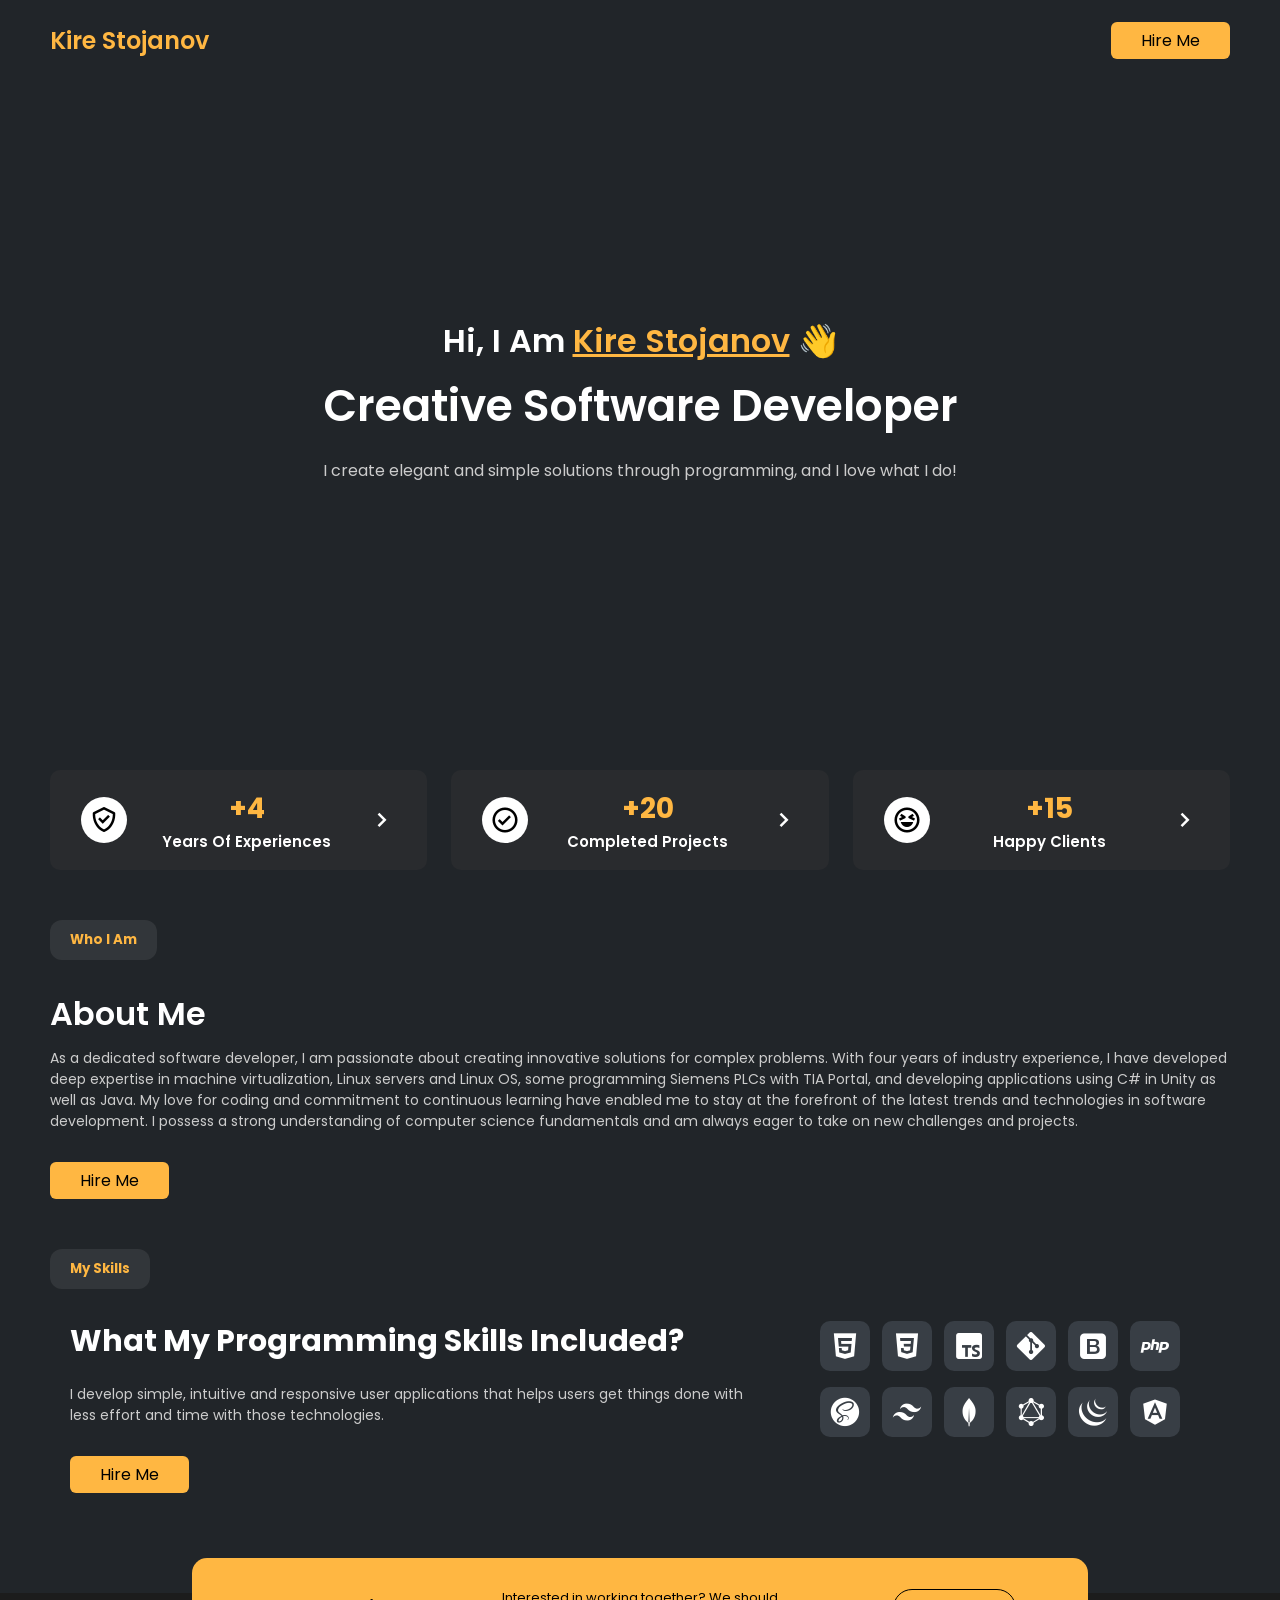
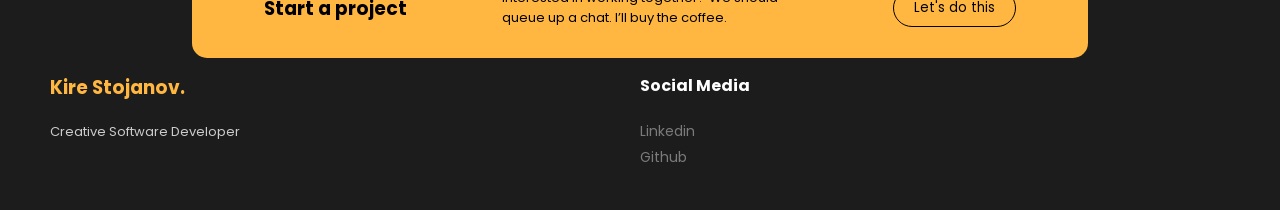
==== index.html @ 8570ea44 "My Porftolio Project" ====
<!DOCTYPE html>
<html lang="en">

<head>
    <meta charset="UTF-8">
    <meta name="viewport" content="width=device-width, initial-scale=1.0">
    <link href='https://unpkg.com/boxicons@2.1.4/css/boxicons.min.css' rel='stylesheet'>
    <link rel="stylesheet" href="style.css">
    <title>Personal Portfolio | Kire Stojanov</title>
</head>

<body>

    <div class="navbar">
        <h2>Kire Stojanov</h2>
        <button class="hire-btn">Hire Me</button>
    </div>

    <div class="main">
        <h4>Hi, I Am <span>Kire Stojanov</span> 👋</h4>
        <p class="title">Creative Software Developer</p>
        <p class="subtitle">I create elegant and simple solutions through programming, and I love what I do!</p>
        <!--<img src="assets/logo.png">-->
    </div>

    <div class="guarantee">
        <div class="item">
            <div class="icon">
                <i class='bx bx-check-shield'></i>
            </div>
            <div class="info">
                <h3>+4</h3>
                <p>Years Of Experiences</p>
            </div>
            <i class='bx bx-chevron-right'></i>
        </div>
        <div class="item">
            <div class="icon">
                <i class='bx bx-check-circle'></i>
            </div>
            <div class="info">
                <h3>+20</h3>
                <p>Completed Projects</p>
            </div>
            <i class='bx bx-chevron-right'></i>
        </div>
        <div class="item">
            <div class="icon">
                <i class='bx bx-laugh'></i>
            </div>
            <div class="info">
                <h3>+15</h3>
                <p>Happy Clients</p>
            </div>
            <i class='bx bx-chevron-right'></i>
        </div>
    </div>

    <h5 class="seprator">Who I Am</h5>

    <div class="about">
      <!--  <img src="assets/image.png">-->
        <div class="info">
            <h3>About Me</h3>
            <p>As a dedicated software developer, I am passionate about creating innovative solutions for complex problems. With four years of industry experience, I have developed deep expertise in machine virtualization, Linux servers and Linux OS, some programming Siemens PLCs with TIA Portal, and developing applications using C# in Unity as well as Java.

                My love for coding and commitment to continuous learning have enabled me to stay at the forefront of the latest trends and technologies in software development. I possess a strong understanding of computer science fundamentals and am always eager to take on new challenges and projects.
            </p>
            <button class="hire-btn">Hire Me</button>
        </div>
    </div>

    <h5 class="seprator">My Skills</h5>

    <div class="skills">
        <div class="left">
            <div class="info">
                <h3>What My Programming Skills Included?</h3>
                <p>
                    I develop simple, intuitive and responsive user applications that helps users get things done with less
                    effort and time with those technologies.
                </p>
            </div>
            <button class="hire-btn">Hire Me</button>
        </div>

        <div class="right">
            <div class="item">
                <i class='bx bxl-html5'></i>
            </div>
            <div class="item">
                <i class='bx bxl-css3'></i>
            </div>
            <div class="item">
                <i class='bx bxl-typescript'></i>
            </div>
            <div class="item">
                <i class='bx bxl-git'></i>
            </div>
            <div class="item">
                <i class='bx bxl-bootstrap'></i>
            </div>
            <div class="item">
                <i class='bx bxl-php'></i>
            </div>
            <div class="item">
                <i class='bx bxl-sass'></i>
            </div>
            <div class="item">
                <i class='bx bxl-tailwind-css'></i>
            </div>
            <div class="item">
                <i class='bx bxl-mongodb'></i>
            </div>
            <div class="item">
                <i class='bx bxl-graphql'></i>
            </div>
            <div class="item">
                <i class='bx bxl-jquery'></i>
            </div>
            <div class="item">
                <i class='bx bxl-angular'></i>
            </div>
        </div>

    </div>

    <footer>
        <div class="start">
            <h3>Start a project</h3>
            <p>Interested in working together? We should queue up a chat. I’ll buy the coffee.</p>
            <button>Let's do this</button>
        </div>

        <div class="cols">
            <div class="about-col">
                <h3>Kire Stojanov.</h3>
                <p>Creative Software Developer</p>
            </div>

          <!-- <div class="links-col">
                <h4>Useful Links</h4>
                <a href="#">Home</a>
                <a href="#">About</a>
                <a href="#">Skills</a>
                <a href="#">Portfolio</a>
                <a href="#">Contact</a>
            </div>--> 

            <div class="links-col">
                <h4>Social Media</h4>
                <!--<a href="#">Instagram</a>-->
                <a href="https://www.linkedin.com/in/kire-stojanov-4b8660220/">Linkedin</a>
                <!--<a href="#">Dribble</a>
                <a href="#">Youtube</a>-->
                <a href="https://github.com/noWie2k">Github</a>
            </div>

            <!--<div class="news-col">
                <h4>NewsLetter</h4>
                <p>Enter your email and get notified about news, of.</p>

                <form>
                    <input type="email" placeholder="Your email address">
                    <button><i class='bx bxl-telegram'></i></button>
                </form>

            </div>-->

        </div>

    </footer>

</body>

</html>
---- style.css ----
@import url('https://fonts.googleapis.com/css2?family=Poppins:wght@300;400;500;600;700&display=swap');

*{
    margin: 0;
    padding: 0;
    box-sizing: border-box;
    font-family: 'Poppins', sans-serif;
}

body{
    height: 100vh;
    background: #212529;
}

.navbar{
    display: flex;
    align-items: center;
    justify-content: space-between;
    height: 80px;
    padding: 0 50px;
}

.navbar h2{
    color: #ffb742;
    font-weight: 600;
}

.navbar ul{
    display: flex;
}

.navbar ul li{
    list-style: none;
}

.navbar ul li a{
    text-decoration: none;
    color: #fff;
    font-size: 16px;
    margin-right: 25px;
    transition: color 0.3s ease;
}

.navbar ul li:hover a{
    color: #ffb742;
}

.navbar ul li:last-child a{
    margin: 0;
}

.hire-btn{
    background: #ffb742;
    padding: 6px 30px;
    border: none;
    font-size: 16px;
    cursor: pointer;
    border-radius: 6px;
    transition: background-color 0.3s ease;
}

.hire-btn:hover{
    background: #fb8c00;
}

.main{
    height: 640px;
    display: flex;
    flex-direction: column;
    align-items: center;
    justify-content: center;
}

.main h4{
    font-size: 32px;
    color: #fff;
    font-weight: 600;
}

.main h4 span{
    color: #ffb742;
    text-decoration: underline;
}

.main p.title{
    font-size: 44px;
    font-weight: 600;
    color: #fff;
    margin-top: 8px;
}

.main p.subtitle{
    font-size: 16px;
    color: #ccc;
    margin-top: 20px;
}

.main img{
    width: 200px;
    height: 200px;
    margin-top: 100px;
}

.guarantee{
    margin-top: 50px;
    padding: 0 50px;
    display: flex;
    flex-wrap: nowrap;
    gap: 24px;
}

.guarantee .item{
    background: #292b2e;
    display: flex;
    justify-content: space-between;
    align-items: center;
    height: 100px;
    width: 100%;
    border-radius: 10px;
    padding: 0 30px;
    border: 1px solid transparent;
    cursor: pointer;
    transition: all 0.3s ease;
}

.guarantee .item:hover{
    border-color: #ffb742;
}

.guarantee .item .icon{
    width: 46px;
    height: 46px;
    background: #fff;
    border-radius: 50%;
    display: flex;
    align-items: center;
    justify-content: center;
    transition: background-color 0.3s ease;
}

.guarantee .item:hover .icon{
    background-color: #ffb742;
}

.guarantee .item .icon i{
    font-size: 30px;
}

.guarantee .item .info{
    display: flex;
    flex-direction: column;
    align-items: center;
}

.guarantee .item .info h3{
    color: #ffb742;
    font-size: 28px;
}

.guarantee .item .info p{
    color: #fff;
    font-size: 15px;
    font-weight: 600;
}

.guarantee .item > i{
    color: #fff;
    font-size: 30px;
    transition: color 0.3s ease;
}

.guarantee .item:hover > i{
    color: #ffb742;
}

.seprator{
    margin: 50px 50px 30px;
    padding: 10px 20px;
    background: rgba(255, 255, 255, 0.08);
    display: inline-block;
    color: #ffb742;
    border-radius: 12px;
}

.about{
    display: flex;
    justify-content: space-between;
    align-items: center;
    gap: 80px;
    padding: 0 50px;
}

.about img{
    width: 280px;
}

.about .info h3{
    color: #fff;
    font-size: 32px;
    font-weight: 600;
    margin-bottom: 10px;
}

.about .info p{
    color: #ccc;
    font-size: 14px;
}

.about .info button{
    margin-top: 30px;
}

.skills{
    display: flex;
    justify-content: space-around;
    padding: 0 50px;
}

.skills .left{
    width: 680px;
}

.skills .left .info h3{
    color: #fff;
    font-size: 30px;
    margin-bottom: 20px;
}

.skills .left .info p{
    color: #ccc;
    font-size: 14px;
}

.skills .left button{
    margin-top: 30px;
}

.skills .right{
    width: 420px;
    height: 120px;
    display: flex;
    align-items: center;
    justify-content: center;
    flex-wrap: wrap;
    gap: 12px;
}

.skills .right .item{
    display: flex;
    align-items: center;
    justify-content: center;
    background: #383e45;
    width: 50px;
    height: 50px;
    border-radius: 10px;
}

.skills .right .item i{
    font-size: 34px;
    color: #fff;
}

footer{
    position: relative;
    background: #1c1c1c;
    padding: 80px 50px 40px;
    margin-top: 100px;
}

footer .start{
    display: flex;
    align-items: center;
    justify-content: space-around;
    position: absolute;
    background-color: #ffb742;
    padding: 30px 25px;
    border-radius: 15px;
    width: 70%;
    top: -16%;
    left: 15%;
}

footer .start p{
    font-size: 13px;
    width: 35%;
}

footer .start button{
    background: transparent;
    border: 1px solid #000;
    cursor: pointer;
    padding: 8px 20px;
    border-radius: 100px;
    transition: all 0.3s ease;
}

footer .start button:hover{
    background-color: #fff;
    border-color: #fff;
}

footer .cols{
    display: flex;
    align-items: start;
}

footer .cols .about-col{
    flex: 3;
}

footer .cols .about-col h3{
    color: #ffb742;
    margin-bottom: 20px;
}

footer .cols .about-col p{
    color: #ccc;
    font-size: 13px;
}

footer .cols .links-col{
    flex: 3;
}

footer .cols .links-col h4, footer .cols .news-col h4{
    color: #fff;
    margin-bottom: 20px;
}

footer .cols .links-col a{
    display: block;
    text-decoration: none;
    color: #7b7b7b;
    font-size: 14px;
    line-height: 26px;
    transition: color 0.3s ease;
}

footer .cols .links-col a:hover{
    color: #ffb742;
}

footer .cols .news-col{
    flex: 3;
}

footer .cols .news-col p{
    color: #7b7b7b;
    font-size: 15px;
}

footer .cols .news-col form{
    width: 100%;
    margin-top: 20px;
    position: relative;
}

footer .cols .news-col form input{
    width: 100%;
    background: #212529;
    border: none;
    padding: 13px;
    border-radius: 100px;
    font-weight: 400;
    font-size: 13px;
}

footer .cols .news-col form button{
    display: flex;
    align-items: center;
    justify-content: center;
    width: 45px;
    height: 45px;
    background: #ffb742;
    border: none;
    border-radius: 50%;
    position: absolute;
    top: 0;
    right: 0;
    cursor: pointer;
    transition: background-color 0.3s ease;
}

footer .cols .news-col form button:hover{
    background-color: #fb8c00;
}

footer .cols .news-col form button i{
    font-size: 26px;
}

@media screen and (max-width: 1100px) {
    .guarantee{
        flex-wrap: wrap;
        gap: 10px;
    }

    .guarantee .item{
        flex-basis: 49%;
    }

    .skills{
        justify-content: space-between;
        gap: 20px;
    }

    .skills .left{
        width: 500px;
    }

    .skills .left .info h3{
        font-size: 22px;
    }

    .skills .left .info p{
        font-size: 12px;
    }

    footer{
        margin-top: 150px;
    }

    footer .start{
        width: 90%;
        left: 5%;
        top: -20%;
    }

    footer .cols{
        flex-wrap: wrap;
    }

    footer .cols .about-col{
        flex-basis: 50%;
    }

    footer .cols .links-col{
        flex-basis: 50%;
    }

    footer .cols .news-col{
        flex-basis: 50%;
    }

}

@media screen and (max-width: 780px) {
    
    .navbar button{
        display: none;
    }

    .main h4{
        font-size: 24px;
    }

    .main p.title{
        font-size: 36px;
    }

    .main p.subtitle{
        font-size: 14px;
    }

    .guarantee .item{
        flex-basis: 100%;
    }

    .about{
        flex-wrap: wrap;
        justify-content: center;
    }

}

@media screen and (max-width: 650px) {
    
    .navbar{
        justify-content: center;
    }

    .navbar h2{
        display: none;
    }

    .navbar ul li a{
        font-size: 14px;
    }

    .main{
        margin-top: 50px;
        height: 320px;
        justify-content: start;
    }

    .main h4{
        font-size: 20px;
    }

    .main p.title{
        font-size: 28px;
    }

    .main p.subtitle{
        font-size: 12px;
    }

    .main img{
        margin-top: 40px;
        width: 150px;
        height: 150px;
    }

    .skills{
        flex-wrap: wrap;
        justify-content: center;
    }

    .skills .right{
        justify-content: space-between;
    }

    .skills .left .info h3{
        font-size: 20px;
    }

    footer .start{
        top: -8%;
    }

    footer .start p{
        display: none;
    }

    footer .cols .about-col{
        flex-basis: 100%;
        margin-bottom: 40px;
    }

    footer .cols .links-col{
        flex-basis: 100%;
        margin-bottom: 20px;
    }

    footer .cols .news-col{
        flex-basis: 100%;
    }

}

@media screen and (max-width: 480px) {
    
    .main p.title{
        font-size: 18px;
    }

    .main p.subtitle{
        font-size: 10px;
    }

    .guarantee .item .info h3{
        font-size: 20px;
    }

    .guarantee .item .info p{
        font-size: 12px;
    }

}
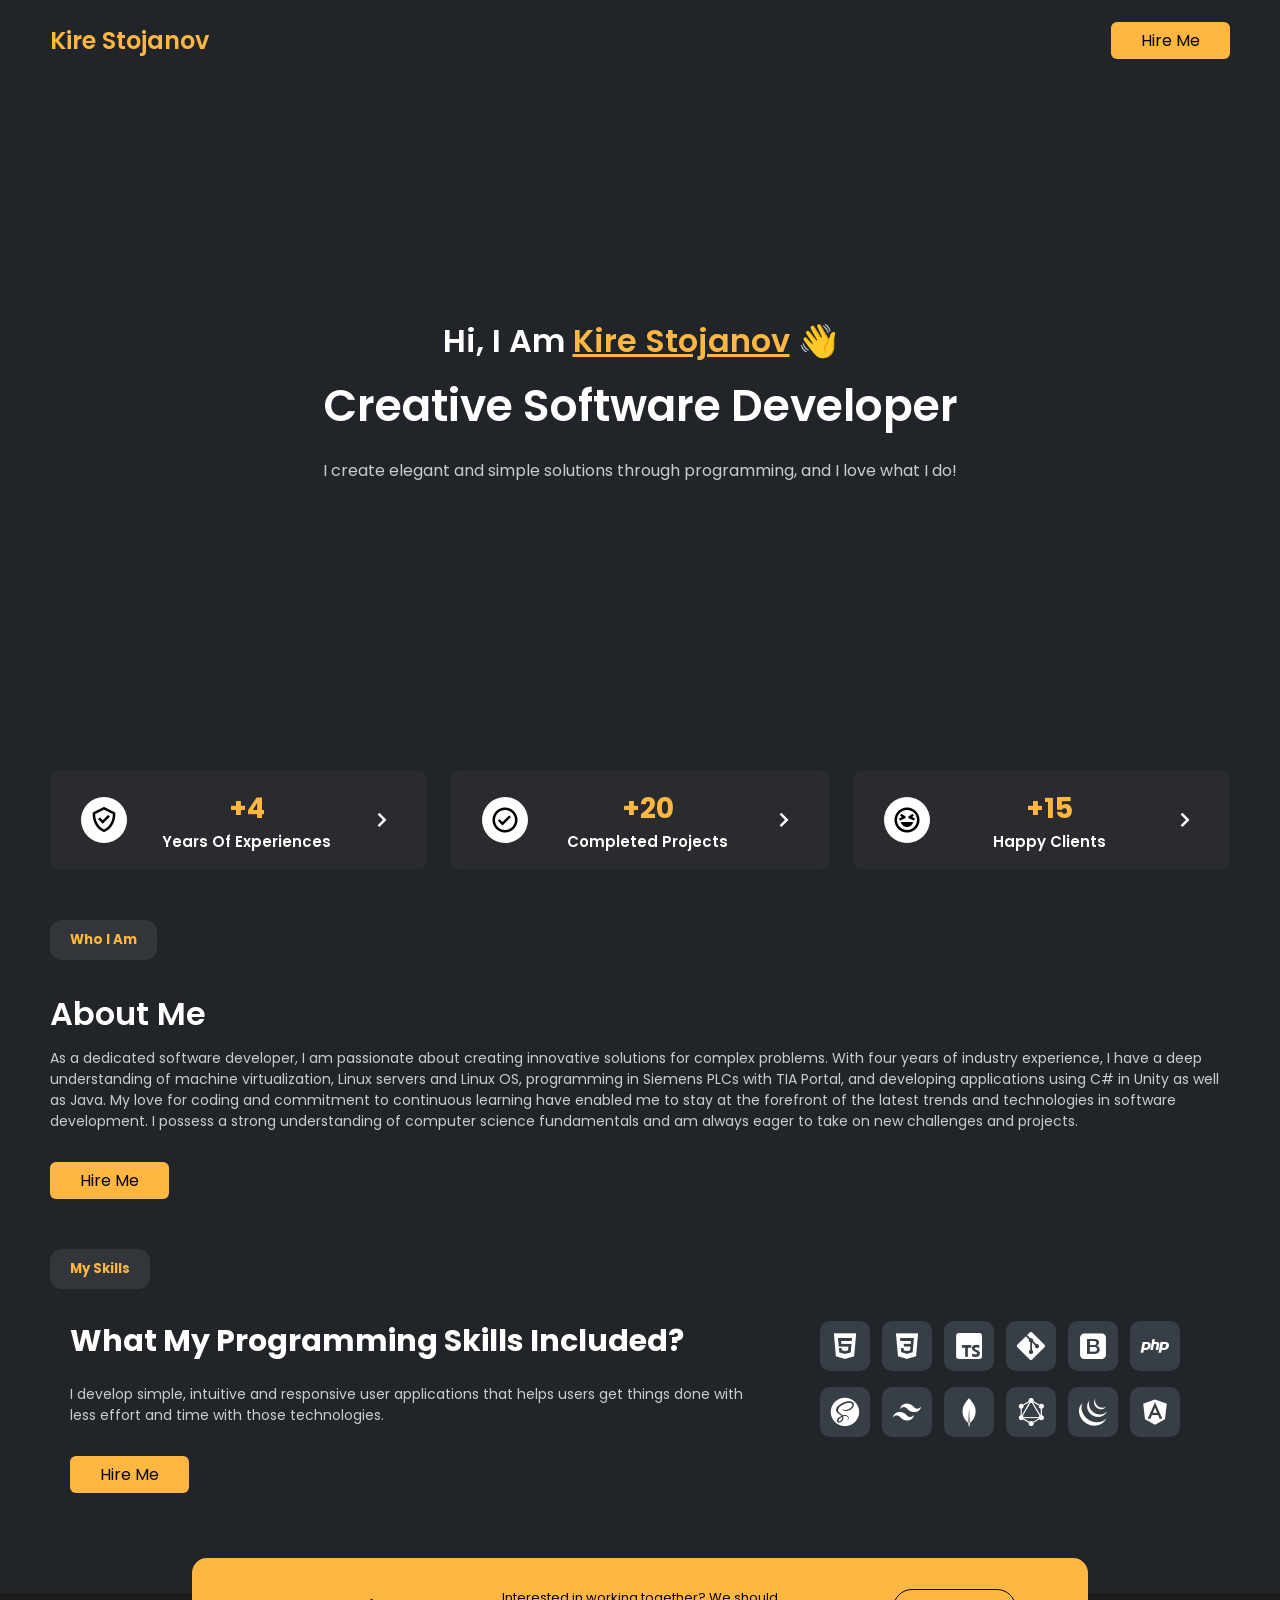
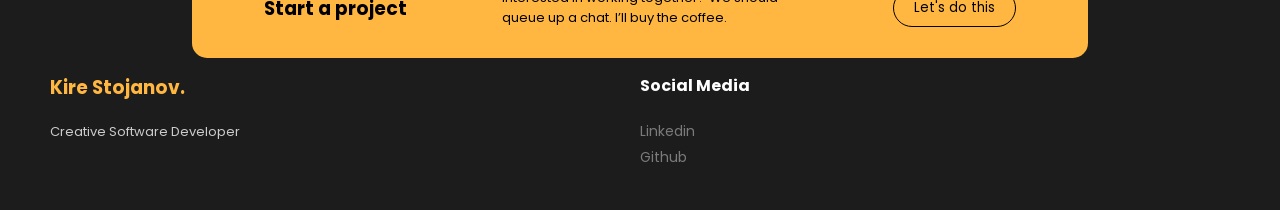
==== commit f1385075: "Update index.html" ====
--- a/index.html
+++ b/index.html
@@ -6,7 +6,7 @@
     <meta name="viewport" content="width=device-width, initial-scale=1.0">
     <link href='https://unpkg.com/boxicons@2.1.4/css/boxicons.min.css' rel='stylesheet'>
     <link rel="stylesheet" href="style.css">
-    <title>Personal Portfolio | Kire Stojanov</title>
+    <title>Kire Stojanov Software Developer</title>
 </head>
 
 <body>
@@ -62,10 +62,7 @@
       <!--  <img src="assets/image.png">-->
         <div class="info">
             <h3>About Me</h3>
-            <p>As a dedicated software developer, I am passionate about creating innovative solutions for complex problems. With four years of industry experience, I have developed deep expertise in machine virtualization, Linux servers and Linux OS, some programming Siemens PLCs with TIA Portal, and developing applications using C# in Unity as well as Java.
-
-                My love for coding and commitment to continuous learning have enabled me to stay at the forefront of the latest trends and technologies in software development. I possess a strong understanding of computer science fundamentals and am always eager to take on new challenges and projects.
-            </p>
+            <p>As a dedicated software developer, I am passionate about creating innovative solutions for complex problems. With four years of industry experience, I have a deep understanding of machine virtualization, Linux servers and Linux OS, programming in Siemens PLCs with TIA Portal, and developing applications using C# in Unity as well as Java. My love for coding and commitment to continuous learning have enabled me to stay at the forefront of the latest trends and technologies in software development. I possess a strong understanding of computer science fundamentals and am always eager to take on new challenges and projects.</p>
             <button class="hire-btn">Hire Me</button>
         </div>
     </div>
@@ -173,4 +170,4 @@
 
 </body>
 
-</html>+</html>
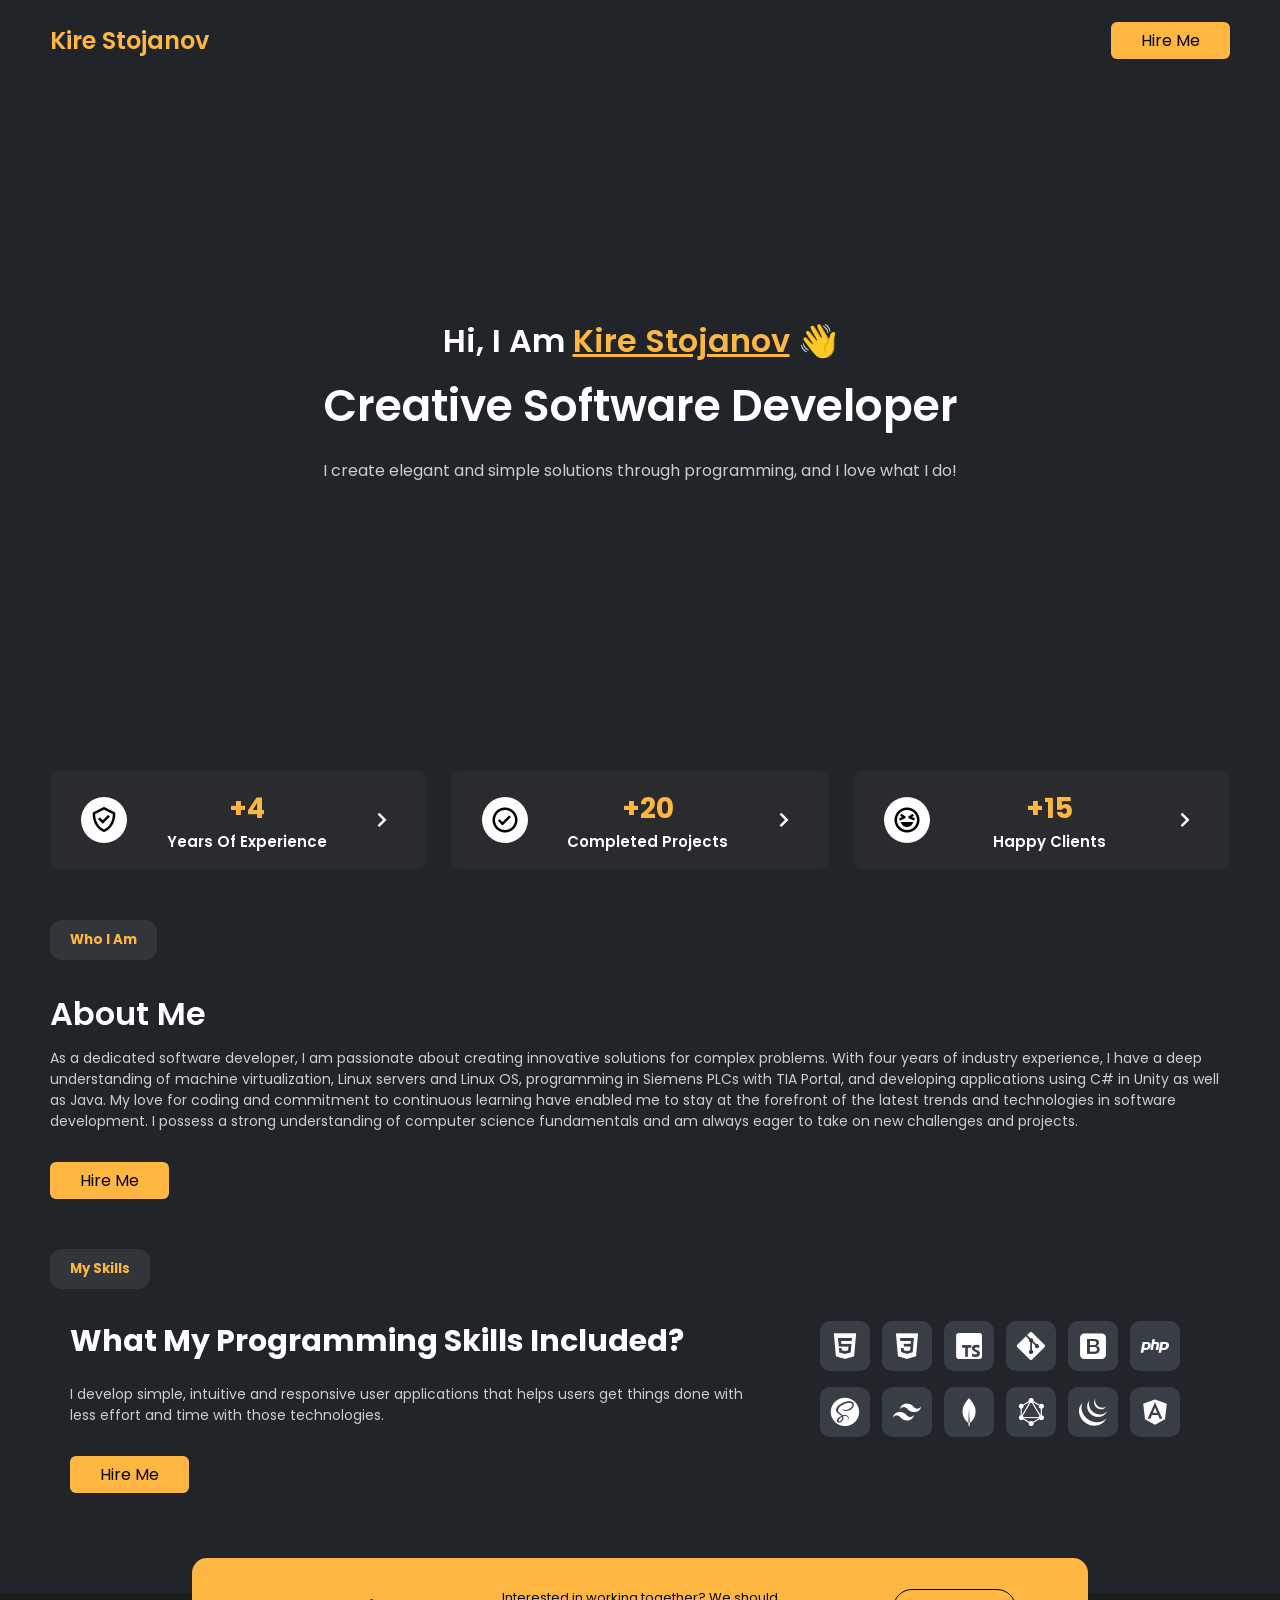
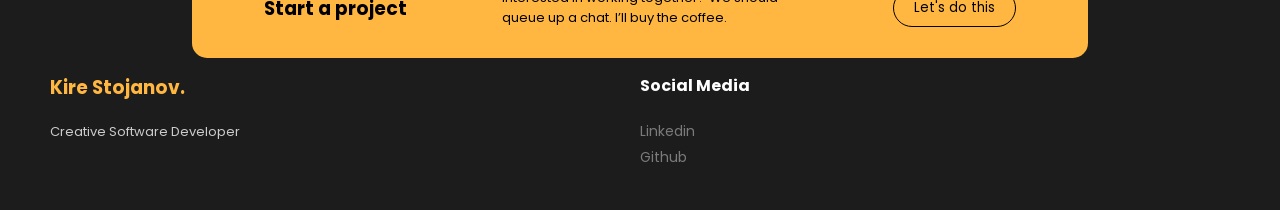
==== commit 554d45f3: "Update index.html" ====
--- a/index.html
+++ b/index.html
@@ -30,7 +30,7 @@
             </div>
             <div class="info">
                 <h3>+4</h3>
-                <p>Years Of Experiences</p>
+                <p>Years Of Experience</p>
             </div>
             <i class='bx bx-chevron-right'></i>
         </div>
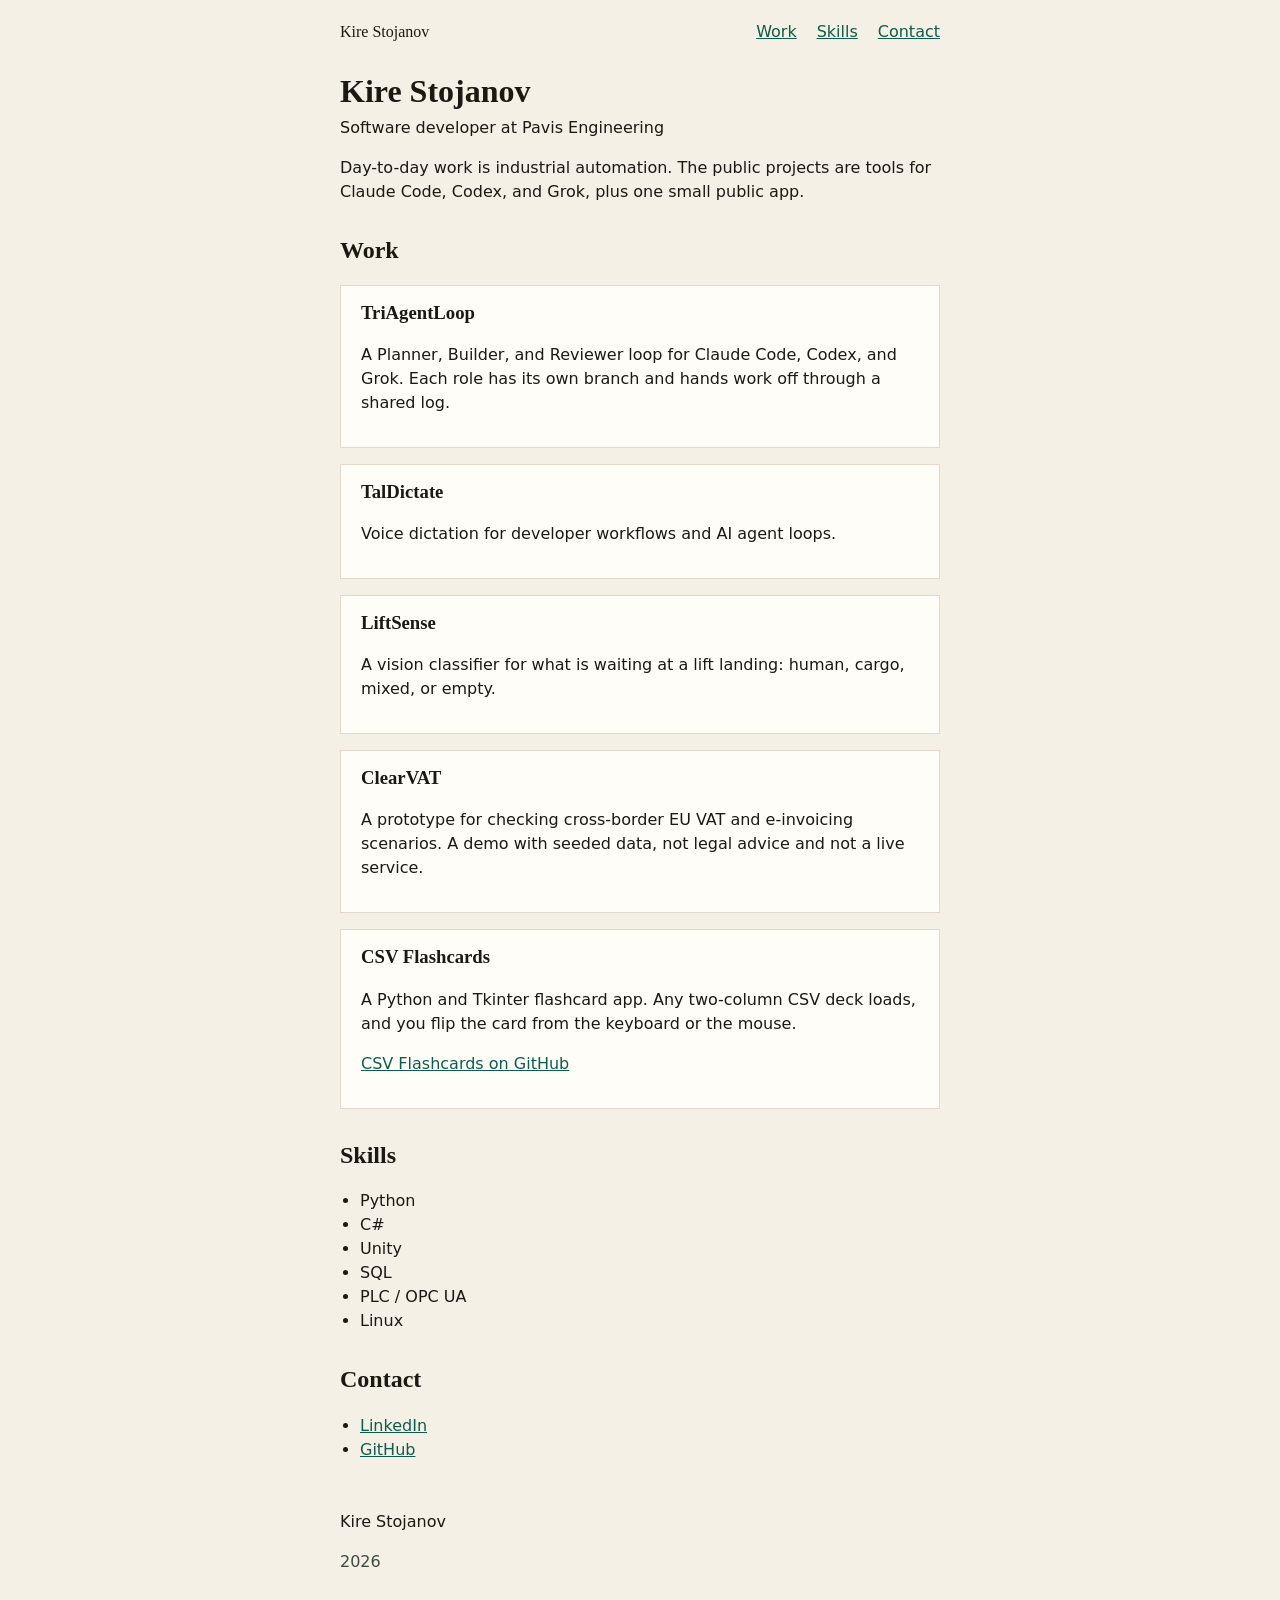
==== commit b56cb2d2: "feat: add a static one-page portfolio Replace the site with a buildless HTML and CSS page in the pap" ====
--- a/index.html
+++ b/index.html
@@ -1,173 +1,75 @@
 <!DOCTYPE html>
 <html lang="en">
-
 <head>
     <meta charset="UTF-8">
     <meta name="viewport" content="width=device-width, initial-scale=1.0">
-    <link href='https://unpkg.com/boxicons@2.1.4/css/boxicons.min.css' rel='stylesheet'>
+    <meta name="description" content="Software developer at Pavis Engineering, working in industrial automation and on tools for AI coding agents.">
+    <title>Kire Stojanov — Software Developer</title>
     <link rel="stylesheet" href="style.css">
-    <title>Kire Stojanov Software Developer</title>
 </head>
+<body>
+    <a class="skip" href="#work">Skip to work</a>
+    <header class="column">
+        <p class="site-name">Kire Stojanov</p>
+        <nav>
+            <a href="#work">Work</a>
+            <a href="#skills">Skills</a>
+            <a href="#contact">Contact</a>
+        </nav>
+    </header>
+    <main class="column">
+        <h1>Kire Stojanov</h1>
+        <p class="role">Software developer at Pavis Engineering</p>
+        <p>Day-to-day work is industrial automation. The public projects are tools for Claude Code, Codex, and Grok, plus one small public app.</p>
 
-<body>
+        <section id="work">
+            <h2>Work</h2>
+            <article>
+                <h3>TriAgentLoop</h3>
+                <p>A Planner, Builder, and Reviewer loop for Claude Code, Codex, and Grok. Each role has its own branch and hands work off through a shared log.</p>
+            </article>
+            <article>
+                <h3>TalDictate</h3>
+                <p>Voice dictation for developer workflows and AI agent loops.</p>
+            </article>
+            <article>
+                <h3>LiftSense</h3>
+                <p>A vision classifier for what is waiting at a lift landing: human, cargo, mixed, or empty.</p>
+            </article>
+            <article>
+                <h3>ClearVAT</h3>
+                <p>A prototype for checking cross-border EU VAT and e-invoicing scenarios. A demo with seeded data, not legal advice and not a live service.</p>
+            </article>
+            <article>
+                <h3>CSV Flashcards</h3>
+                <p>A Python and Tkinter flashcard app. Any two-column CSV deck loads, and you flip the card from the keyboard or the mouse.</p>
+                <p><a href="https://github.com/noWie2k/csv-flashcards-app">CSV Flashcards on GitHub</a></p>
+            </article>
+        </section>
 
-    <div class="navbar">
-        <h2>Kire Stojanov</h2>
-        <button class="hire-btn">Hire Me</button>
-    </div>
+        <section id="skills">
+            <h2>Skills</h2>
+            <ul>
+                <li>Python</li>
+                <li>C#</li>
+                <li>Unity</li>
+                <li>SQL</li>
+                <li>PLC / OPC UA</li>
+                <li>Linux</li>
+            </ul>
+        </section>
 
-    <div class="main">
-        <h4>Hi, I Am <span>Kire Stojanov</span> 👋</h4>
-        <p class="title">Creative Software Developer</p>
-        <p class="subtitle">I create elegant and simple solutions through programming, and I love what I do!</p>
-        <!--<img src="assets/logo.png">-->
-    </div>
-
-    <div class="guarantee">
-        <div class="item">
-            <div class="icon">
-                <i class='bx bx-check-shield'></i>
-            </div>
-            <div class="info">
-                <h3>+4</h3>
-                <p>Years Of Experience</p>
-            </div>
-            <i class='bx bx-chevron-right'></i>
-        </div>
-        <div class="item">
-            <div class="icon">
-                <i class='bx bx-check-circle'></i>
-            </div>
-            <div class="info">
-                <h3>+20</h3>
-                <p>Completed Projects</p>
-            </div>
-            <i class='bx bx-chevron-right'></i>
-        </div>
-        <div class="item">
-            <div class="icon">
-                <i class='bx bx-laugh'></i>
-            </div>
-            <div class="info">
-                <h3>+15</h3>
-                <p>Happy Clients</p>
-            </div>
-            <i class='bx bx-chevron-right'></i>
-        </div>
-    </div>
-
-    <h5 class="seprator">Who I Am</h5>
-
-    <div class="about">
-      <!--  <img src="assets/image.png">-->
-        <div class="info">
-            <h3>About Me</h3>
-            <p>As a dedicated software developer, I am passionate about creating innovative solutions for complex problems. With four years of industry experience, I have a deep understanding of machine virtualization, Linux servers and Linux OS, programming in Siemens PLCs with TIA Portal, and developing applications using C# in Unity as well as Java. My love for coding and commitment to continuous learning have enabled me to stay at the forefront of the latest trends and technologies in software development. I possess a strong understanding of computer science fundamentals and am always eager to take on new challenges and projects.</p>
-            <button class="hire-btn">Hire Me</button>
-        </div>
-    </div>
-
-    <h5 class="seprator">My Skills</h5>
-
-    <div class="skills">
-        <div class="left">
-            <div class="info">
-                <h3>What My Programming Skills Included?</h3>
-                <p>
-                    I develop simple, intuitive and responsive user applications that helps users get things done with less
-                    effort and time with those technologies.
-                </p>
-            </div>
-            <button class="hire-btn">Hire Me</button>
-        </div>
-
-        <div class="right">
-            <div class="item">
-                <i class='bx bxl-html5'></i>
-            </div>
-            <div class="item">
-                <i class='bx bxl-css3'></i>
-            </div>
-            <div class="item">
-                <i class='bx bxl-typescript'></i>
-            </div>
-            <div class="item">
-                <i class='bx bxl-git'></i>
-            </div>
-            <div class="item">
-                <i class='bx bxl-bootstrap'></i>
-            </div>
-            <div class="item">
-                <i class='bx bxl-php'></i>
-            </div>
-            <div class="item">
-                <i class='bx bxl-sass'></i>
-            </div>
-            <div class="item">
-                <i class='bx bxl-tailwind-css'></i>
-            </div>
-            <div class="item">
-                <i class='bx bxl-mongodb'></i>
-            </div>
-            <div class="item">
-                <i class='bx bxl-graphql'></i>
-            </div>
-            <div class="item">
-                <i class='bx bxl-jquery'></i>
-            </div>
-            <div class="item">
-                <i class='bx bxl-angular'></i>
-            </div>
-        </div>
-
-    </div>
-
-    <footer>
-        <div class="start">
-            <h3>Start a project</h3>
-            <p>Interested in working together? We should queue up a chat. I’ll buy the coffee.</p>
-            <button>Let's do this</button>
-        </div>
-
-        <div class="cols">
-            <div class="about-col">
-                <h3>Kire Stojanov.</h3>
-                <p>Creative Software Developer</p>
-            </div>
-
-          <!-- <div class="links-col">
-                <h4>Useful Links</h4>
-                <a href="#">Home</a>
-                <a href="#">About</a>
-                <a href="#">Skills</a>
-                <a href="#">Portfolio</a>
-                <a href="#">Contact</a>
-            </div>--> 
-
-            <div class="links-col">
-                <h4>Social Media</h4>
-                <!--<a href="#">Instagram</a>-->
-                <a href="https://www.linkedin.com/in/kire-stojanov-4b8660220/">Linkedin</a>
-                <!--<a href="#">Dribble</a>
-                <a href="#">Youtube</a>-->
-                <a href="https://github.com/noWie2k">Github</a>
-            </div>
-
-            <!--<div class="news-col">
-                <h4>NewsLetter</h4>
-                <p>Enter your email and get notified about news, of.</p>
-
-                <form>
-                    <input type="email" placeholder="Your email address">
-                    <button><i class='bx bxl-telegram'></i></button>
-                </form>
-
-            </div>-->
-
-        </div>
-
+        <section id="contact">
+            <h2>Contact</h2>
+            <ul>
+                <li><a href="https://www.linkedin.com/in/kire-stojanov-4b8660220/">LinkedIn</a></li>
+                <li><a href="https://github.com/noWie2k">GitHub</a></li>
+            </ul>
+        </section>
+    </main>
+    <footer class="column">
+        <p>Kire Stojanov</p>
+        <p class="year">2026</p>
     </footer>
-
 </body>
-
 </html>
--- a/style.css
+++ b/style.css
@@ -1,569 +1,125 @@
-@import url('https://fonts.googleapis.com/css2?family=Poppins:wght@300;400;500;600;700&display=swap');
-
-*{
-    margin: 0;
-    padding: 0;
-    box-sizing: border-box;
-    font-family: 'Poppins', sans-serif;
+:root {
+    --bg: #f4f0e6;
+    --surface: #fffdf8;
+    --ink: #1c1915;
+    --muted: #3f4a44;
+    --line: #e2d9cc;
+    --accent: #0f5c4c;
 }
 
-body{
-    height: 100vh;
-    background: #212529;
+*,
+*::before,
+*::after {
+    box-sizing: border-box;
 }
 
-.navbar{
-    display: flex;
-    align-items: center;
-    justify-content: space-between;
-    height: 80px;
-    padding: 0 50px;
+body {
+    margin: 0;
+    background: var(--bg);
+    color: var(--ink);
+    font-family: "Segoe UI", system-ui, sans-serif;
+    line-height: 1.5;
 }
 
-.navbar h2{
-    color: #ffb742;
-    font-weight: 600;
+h1,
+h2,
+h3 {
+    font-family: "Iowan Old Style", "Palatino Linotype", Palatino, Georgia, serif;
+    line-height: 1.2;
 }
 
-.navbar ul{
-    display: flex;
-}
-
-.navbar ul li{
-    list-style: none;
-}
-
-.navbar ul li a{
-    text-decoration: none;
-    color: #fff;
-    font-size: 16px;
-    margin-right: 25px;
-    transition: color 0.3s ease;
-}
-
-.navbar ul li:hover a{
-    color: #ffb742;
-}
-
-.navbar ul li:last-child a{
-    margin: 0;
-}
-
-.hire-btn{
-    background: #ffb742;
-    padding: 6px 30px;
-    border: none;
-    font-size: 16px;
-    cursor: pointer;
-    border-radius: 6px;
-    transition: background-color 0.3s ease;
-}
-
-.hire-btn:hover{
-    background: #fb8c00;
-}
-
-.main{
-    height: 640px;
-    display: flex;
-    flex-direction: column;
-    align-items: center;
-    justify-content: center;
-}
-
-.main h4{
-    font-size: 32px;
-    color: #fff;
-    font-weight: 600;
-}
-
-.main h4 span{
-    color: #ffb742;
+a {
+    color: var(--accent);
     text-decoration: underline;
 }
 
-.main p.title{
-    font-size: 44px;
-    font-weight: 600;
-    color: #fff;
-    margin-top: 8px;
+:focus-visible {
+    outline: 2px solid var(--accent);
+    outline-offset: 2px;
 }
 
-.main p.subtitle{
-    font-size: 16px;
-    color: #ccc;
-    margin-top: 20px;
+.skip {
+    position: absolute;
+    left: 1rem;
+    top: 0;
+    transform: translateY(-120%);
+    background: var(--surface);
+    padding: 0.25rem 0.5rem;
 }
 
-.main img{
-    width: 200px;
-    height: 200px;
-    margin-top: 100px;
+.skip:focus {
+    transform: none;
 }
 
-.guarantee{
-    margin-top: 50px;
-    padding: 0 50px;
-    display: flex;
-    flex-wrap: nowrap;
-    gap: 24px;
+.column {
+    width: 100%;
+    max-width: 40rem;
+    margin-inline: auto;
+    padding-inline: 1.25rem;
 }
 
-.guarantee .item{
-    background: #292b2e;
+header {
     display: flex;
+    flex-wrap: wrap;
     justify-content: space-between;
-    align-items: center;
-    height: 100px;
-    width: 100%;
-    border-radius: 10px;
-    padding: 0 30px;
-    border: 1px solid transparent;
-    cursor: pointer;
-    transition: all 0.3s ease;
+    align-items: baseline;
+    gap: 0.5rem 1rem;
+    padding-block: 1.25rem;
 }
 
-.guarantee .item:hover{
-    border-color: #ffb742;
+.site-name {
+    margin: 0;
+    font-family: "Iowan Old Style", "Palatino Linotype", Palatino, Georgia, serif;
 }
 
-.guarantee .item .icon{
-    width: 46px;
-    height: 46px;
-    background: #fff;
-    border-radius: 50%;
+nav {
     display: flex;
-    align-items: center;
-    justify-content: center;
-    transition: background-color 0.3s ease;
+    flex-wrap: wrap;
+    gap: 0.75rem 1.25rem;
 }
 
-.guarantee .item:hover .icon{
-    background-color: #ffb742;
+h1 {
+    margin: 0.5rem 0 0;
 }
 
-.guarantee .item .icon i{
-    font-size: 30px;
+.role {
+    margin: 0.35rem 0 1rem;
 }
 
-.guarantee .item .info{
-    display: flex;
-    flex-direction: column;
-    align-items: center;
+section {
+    margin-top: 2rem;
 }
 
-.guarantee .item .info h3{
-    color: #ffb742;
-    font-size: 28px;
+article {
+    background: var(--surface);
+    border: 1px solid var(--line);
+    padding: 1rem 1.25rem;
+    margin-bottom: 1rem;
 }
 
-.guarantee .item .info p{
-    color: #fff;
-    font-size: 15px;
-    font-weight: 600;
+article h3,
+section h2 {
+    margin-top: 0;
 }
 
-.guarantee .item > i{
-    color: #fff;
-    font-size: 30px;
-    transition: color 0.3s ease;
+ul {
+    margin: 0;
+    padding-left: 1.25rem;
 }
 
-.guarantee .item:hover > i{
-    color: #ffb742;
+footer {
+    padding-block: 2rem 2.5rem;
 }
 
-.seprator{
-    margin: 50px 50px 30px;
-    padding: 10px 20px;
-    background: rgba(255, 255, 255, 0.08);
-    display: inline-block;
-    color: #ffb742;
-    border-radius: 12px;
+.year {
+    color: var(--muted);
 }
 
-.about{
-    display: flex;
-    justify-content: space-between;
-    align-items: center;
-    gap: 80px;
-    padding: 0 50px;
+@media (prefers-reduced-motion: reduce) {
+    *,
+    *::before,
+    *::after {
+        transition: none;
+        animation: none;
+    }
 }
-
-.about img{
-    width: 280px;
-}
-
-.about .info h3{
-    color: #fff;
-    font-size: 32px;
-    font-weight: 600;
-    margin-bottom: 10px;
-}
-
-.about .info p{
-    color: #ccc;
-    font-size: 14px;
-}
-
-.about .info button{
-    margin-top: 30px;
-}
-
-.skills{
-    display: flex;
-    justify-content: space-around;
-    padding: 0 50px;
-}
-
-.skills .left{
-    width: 680px;
-}
-
-.skills .left .info h3{
-    color: #fff;
-    font-size: 30px;
-    margin-bottom: 20px;
-}
-
-.skills .left .info p{
-    color: #ccc;
-    font-size: 14px;
-}
-
-.skills .left button{
-    margin-top: 30px;
-}
-
-.skills .right{
-    width: 420px;
-    height: 120px;
-    display: flex;
-    align-items: center;
-    justify-content: center;
-    flex-wrap: wrap;
-    gap: 12px;
-}
-
-.skills .right .item{
-    display: flex;
-    align-items: center;
-    justify-content: center;
-    background: #383e45;
-    width: 50px;
-    height: 50px;
-    border-radius: 10px;
-}
-
-.skills .right .item i{
-    font-size: 34px;
-    color: #fff;
-}
-
-footer{
-    position: relative;
-    background: #1c1c1c;
-    padding: 80px 50px 40px;
-    margin-top: 100px;
-}
-
-footer .start{
-    display: flex;
-    align-items: center;
-    justify-content: space-around;
-    position: absolute;
-    background-color: #ffb742;
-    padding: 30px 25px;
-    border-radius: 15px;
-    width: 70%;
-    top: -16%;
-    left: 15%;
-}
-
-footer .start p{
-    font-size: 13px;
-    width: 35%;
-}
-
-footer .start button{
-    background: transparent;
-    border: 1px solid #000;
-    cursor: pointer;
-    padding: 8px 20px;
-    border-radius: 100px;
-    transition: all 0.3s ease;
-}
-
-footer .start button:hover{
-    background-color: #fff;
-    border-color: #fff;
-}
-
-footer .cols{
-    display: flex;
-    align-items: start;
-}
-
-footer .cols .about-col{
-    flex: 3;
-}
-
-footer .cols .about-col h3{
-    color: #ffb742;
-    margin-bottom: 20px;
-}
-
-footer .cols .about-col p{
-    color: #ccc;
-    font-size: 13px;
-}
-
-footer .cols .links-col{
-    flex: 3;
-}
-
-footer .cols .links-col h4, footer .cols .news-col h4{
-    color: #fff;
-    margin-bottom: 20px;
-}
-
-footer .cols .links-col a{
-    display: block;
-    text-decoration: none;
-    color: #7b7b7b;
-    font-size: 14px;
-    line-height: 26px;
-    transition: color 0.3s ease;
-}
-
-footer .cols .links-col a:hover{
-    color: #ffb742;
-}
-
-footer .cols .news-col{
-    flex: 3;
-}
-
-footer .cols .news-col p{
-    color: #7b7b7b;
-    font-size: 15px;
-}
-
-footer .cols .news-col form{
-    width: 100%;
-    margin-top: 20px;
-    position: relative;
-}
-
-footer .cols .news-col form input{
-    width: 100%;
-    background: #212529;
-    border: none;
-    padding: 13px;
-    border-radius: 100px;
-    font-weight: 400;
-    font-size: 13px;
-}
-
-footer .cols .news-col form button{
-    display: flex;
-    align-items: center;
-    justify-content: center;
-    width: 45px;
-    height: 45px;
-    background: #ffb742;
-    border: none;
-    border-radius: 50%;
-    position: absolute;
-    top: 0;
-    right: 0;
-    cursor: pointer;
-    transition: background-color 0.3s ease;
-}
-
-footer .cols .news-col form button:hover{
-    background-color: #fb8c00;
-}
-
-footer .cols .news-col form button i{
-    font-size: 26px;
-}
-
-@media screen and (max-width: 1100px) {
-    .guarantee{
-        flex-wrap: wrap;
-        gap: 10px;
-    }
-
-    .guarantee .item{
-        flex-basis: 49%;
-    }
-
-    .skills{
-        justify-content: space-between;
-        gap: 20px;
-    }
-
-    .skills .left{
-        width: 500px;
-    }
-
-    .skills .left .info h3{
-        font-size: 22px;
-    }
-
-    .skills .left .info p{
-        font-size: 12px;
-    }
-
-    footer{
-        margin-top: 150px;
-    }
-
-    footer .start{
-        width: 90%;
-        left: 5%;
-        top: -20%;
-    }
-
-    footer .cols{
-        flex-wrap: wrap;
-    }
-
-    footer .cols .about-col{
-        flex-basis: 50%;
-    }
-
-    footer .cols .links-col{
-        flex-basis: 50%;
-    }
-
-    footer .cols .news-col{
-        flex-basis: 50%;
-    }
-
-}
-
-@media screen and (max-width: 780px) {
-    
-    .navbar button{
-        display: none;
-    }
-
-    .main h4{
-        font-size: 24px;
-    }
-
-    .main p.title{
-        font-size: 36px;
-    }
-
-    .main p.subtitle{
-        font-size: 14px;
-    }
-
-    .guarantee .item{
-        flex-basis: 100%;
-    }
-
-    .about{
-        flex-wrap: wrap;
-        justify-content: center;
-    }
-
-}
-
-@media screen and (max-width: 650px) {
-    
-    .navbar{
-        justify-content: center;
-    }
-
-    .navbar h2{
-        display: none;
-    }
-
-    .navbar ul li a{
-        font-size: 14px;
-    }
-
-    .main{
-        margin-top: 50px;
-        height: 320px;
-        justify-content: start;
-    }
-
-    .main h4{
-        font-size: 20px;
-    }
-
-    .main p.title{
-        font-size: 28px;
-    }
-
-    .main p.subtitle{
-        font-size: 12px;
-    }
-
-    .main img{
-        margin-top: 40px;
-        width: 150px;
-        height: 150px;
-    }
-
-    .skills{
-        flex-wrap: wrap;
-        justify-content: center;
-    }
-
-    .skills .right{
-        justify-content: space-between;
-    }
-
-    .skills .left .info h3{
-        font-size: 20px;
-    }
-
-    footer .start{
-        top: -8%;
-    }
-
-    footer .start p{
-        display: none;
-    }
-
-    footer .cols .about-col{
-        flex-basis: 100%;
-        margin-bottom: 40px;
-    }
-
-    footer .cols .links-col{
-        flex-basis: 100%;
-        margin-bottom: 20px;
-    }
-
-    footer .cols .news-col{
-        flex-basis: 100%;
-    }
-
-}
-
-@media screen and (max-width: 480px) {
-    
-    .main p.title{
-        font-size: 18px;
-    }
-
-    .main p.subtitle{
-        font-size: 10px;
-    }
-
-    .guarantee .item .info h3{
-        font-size: 20px;
-    }
-
-    .guarantee .item .info p{
-        font-size: 12px;
-    }
-
-}
